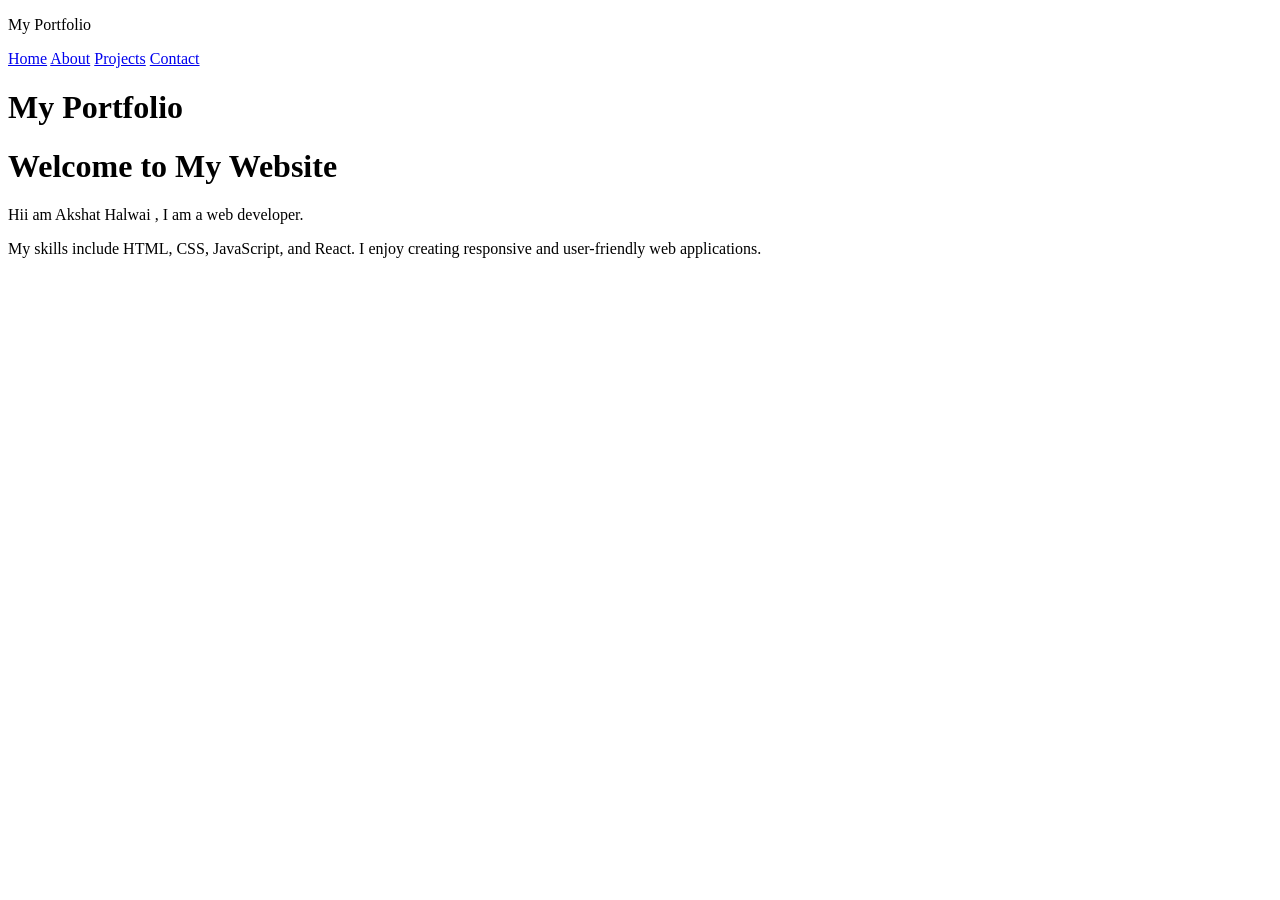
==== index.html @ 7b5e4ea8 "Designing + Navbar" ====
<!DOCTYPE html>
<html lang="en">
<head>
    <meta charset="UTF-8">
    <meta name="viewport" content="width=device-width, initial-scale=1.0">
    <title>Document</title>
</head>
<body>
    <div class="navbar">
        <div class="Header">
            <p>My Portfolio</p>
        </div>
        <div class="nav-links">
            <a href="#">Home</a>
            <a href="#">About</a>
            <a href="#">Projects</a>
            <a href="#">Contact</a>
        </div>
    </div>
    <div class="container">
        <div class="header">
            <h1>My Portfolio</h1>
        <h1>Welcome to My Website</h1>
        <p>Hii am Akshat Halwai , I am a web developer.</p>
        <p>
            My skills include HTML, CSS, JavaScript, and React. I enjoy creating responsive and user-friendly web 
            applications.
        </p>
        </div>
    </div>
</body>
</html>
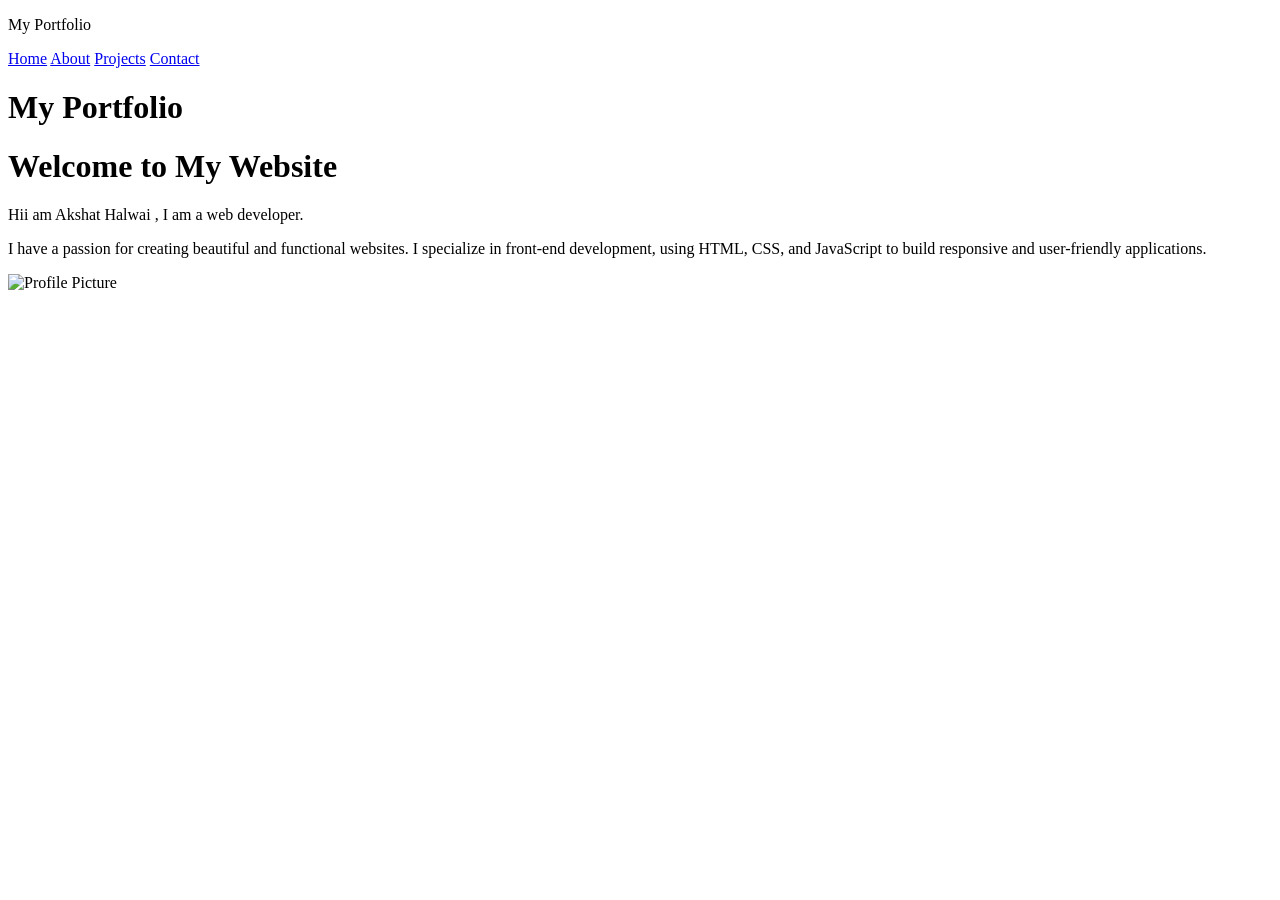
==== commit de49ac86: "Added Pfp in hero section" ====
--- a/index.html
+++ b/index.html
@@ -18,14 +18,15 @@
         </div>
     </div>
     <div class="container">
-        <div class="header">
+        <div class="hero-section">
             <h1>My Portfolio</h1>
-        <h1>Welcome to My Website</h1>
-        <p>Hii am Akshat Halwai , I am a web developer.</p>
-        <p>
-            My skills include HTML, CSS, JavaScript, and React. I enjoy creating responsive and user-friendly web 
-            applications.
+            <h1>Welcome to My Website</h1>
+            <p>Hii am Akshat Halwai , I am a web developer.</p>
+            <p>I have a passion for creating beautiful and functional websites. I specialize in front-end development, using HTML, CSS, and JavaScript to build responsive and user-friendly applications.
         </p>
+        <div class="pfp">
+            <img src="pfp.jpg" alt="Profile Picture">
+        </div>
         </div>
     </div>
 </body>
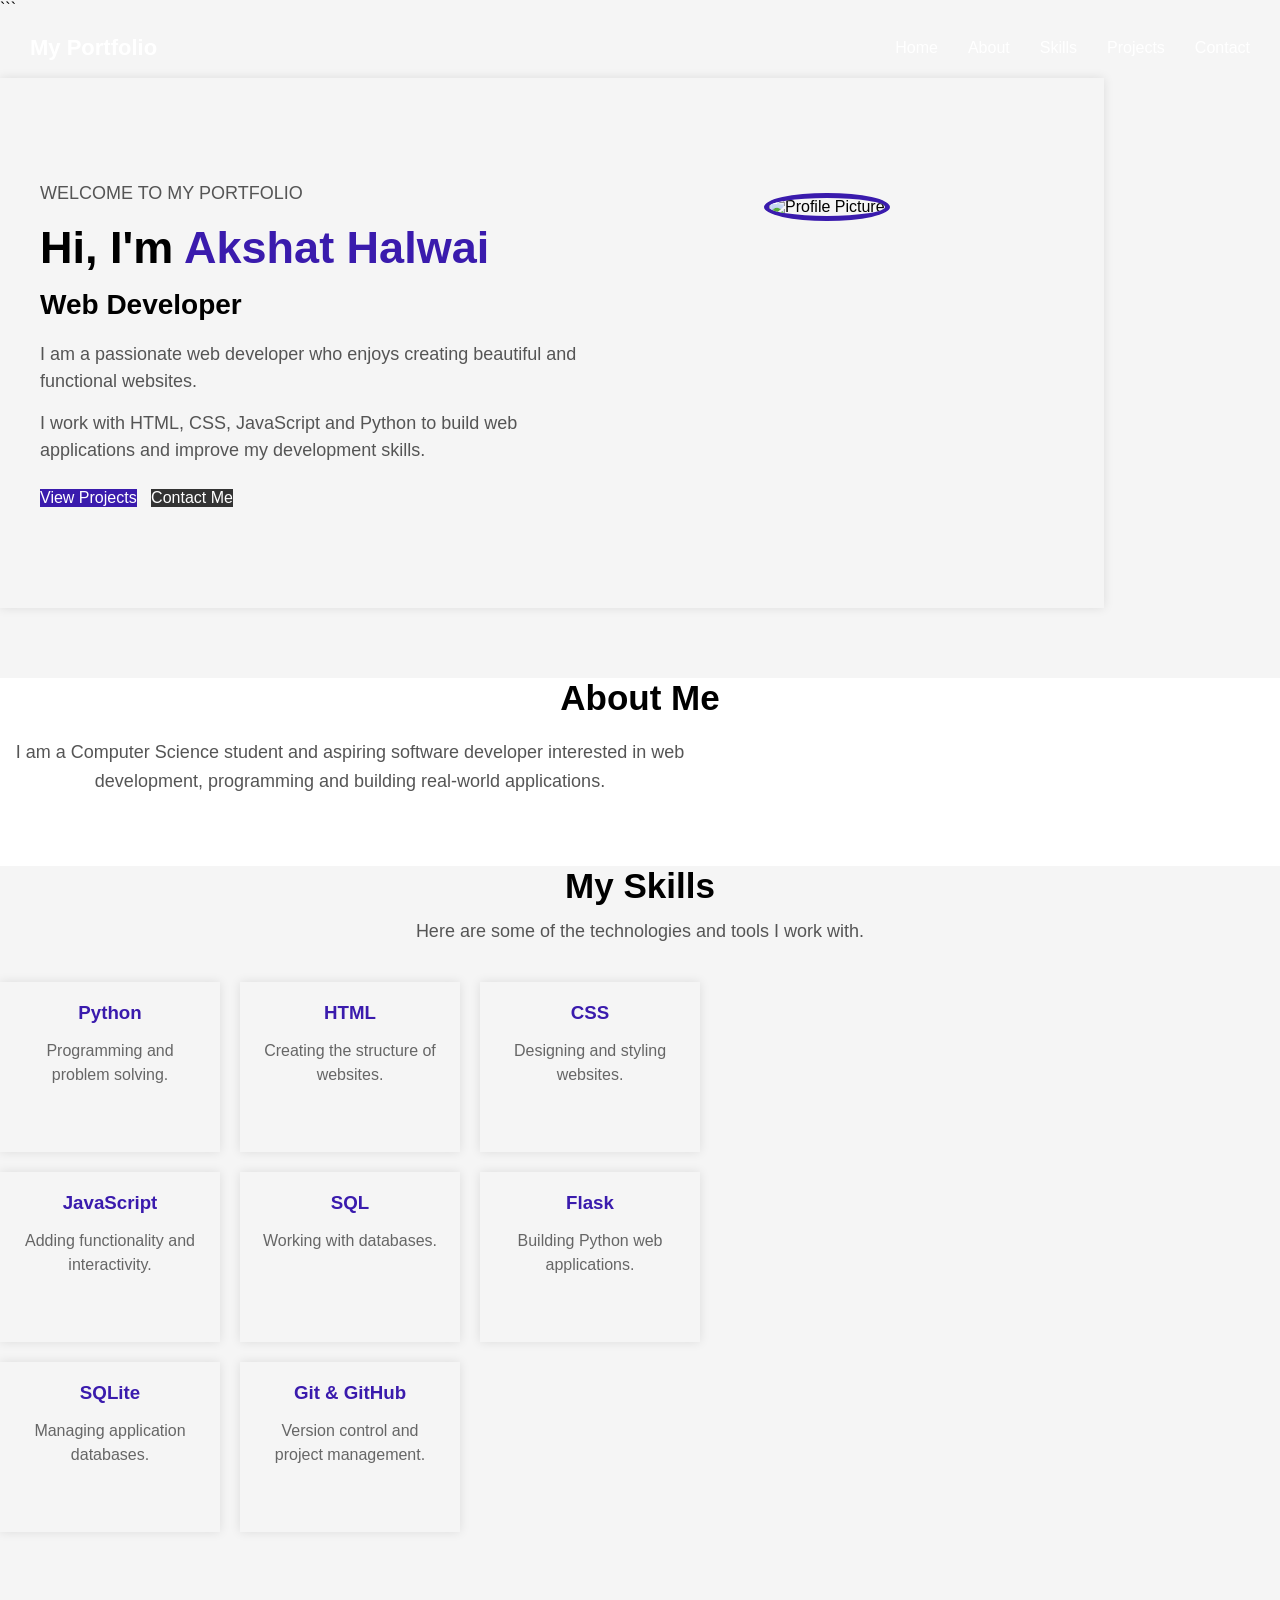
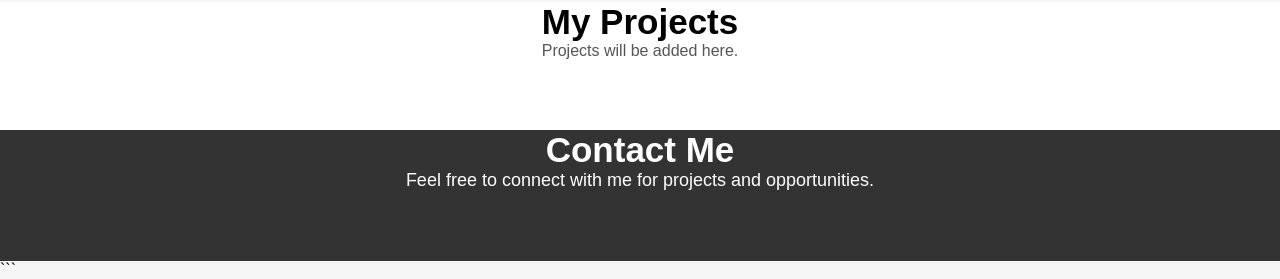
==== commit d727b423: "Added Skills Section" ====
--- a/index.html
+++ b/index.html
@@ -1,33 +1,178 @@
 <!DOCTYPE html>
+
 <html lang="en">
+
 <head>
     <meta charset="UTF-8">
     <meta name="viewport" content="width=device-width, initial-scale=1.0">
-    <title>Document</title>
+    <link rel="stylesheet" href="index.css">
+    <title>Akshat Halwai | Portfolio</title>
 </head>
+
 <body>
-    <div class="navbar">
-        <div class="Header">
-            <p>My Portfolio</p>
+
+```
+<!-- Navbar -->
+
+<div class="navbar">
+
+    <div class="header">
+        <p>My Portfolio</p>
+    </div>
+
+    <div class="nav-links">
+        <a href="#home">Home</a>
+        <a href="#about">About</a>
+        <a href="#skills">Skills</a>
+        <a href="#projects">Projects</a>
+        <a href="#contact">Contact</a>
+    </div>
+
+</div>
+
+
+<!-- Hero Section -->
+
+<div class="container" id="home">
+
+    <div class="hero-section">
+
+        <div class="hero-content">
+
+            <p class="welcome">WELCOME TO MY PORTFOLIO</p>
+
+            <h1>
+                Hi, I'm <span>Akshat Halwai</span>
+            </h1>
+
+            <h2>Web Developer</h2>
+
+            <p>
+                I am a passionate web developer who enjoys creating
+                beautiful and functional websites.
+            </p>
+
+            <p>
+                I work with HTML, CSS, JavaScript and Python to build
+                web applications and improve my development skills.
+            </p>
+
+            <div class="buttons">
+                <a href="#projects">View Projects</a>
+                <a href="#contact">Contact Me</a>
+            </div>
+
         </div>
-        <div class="nav-links">
-            <a href="#">Home</a>
-            <a href="#">About</a>
-            <a href="#">Projects</a>
-            <a href="#">Contact</a>
-        </div>
-    </div>
-    <div class="container">
-        <div class="hero-section">
-            <h1>My Portfolio</h1>
-            <h1>Welcome to My Website</h1>
-            <p>Hii am Akshat Halwai , I am a web developer.</p>
-            <p>I have a passion for creating beautiful and functional websites. I specialize in front-end development, using HTML, CSS, and JavaScript to build responsive and user-friendly applications.
-        </p>
+
+
         <div class="pfp">
             <img src="pfp.jpg" alt="Profile Picture">
         </div>
+
+    </div>
+
+</div>
+
+
+<!-- About -->
+
+<div class="about-section" id="about">
+
+    <h2>About Me</h2>
+
+    <p>
+        I am a Computer Science student and aspiring software developer
+        interested in web development, programming and building
+        real-world applications.
+    </p>
+
+</div>
+
+
+<!-- Skills -->
+
+<div class="skills-section" id="skills">
+
+    <h2>My Skills</h2>
+
+    <p>
+        Here are some of the technologies and tools I work with.
+    </p>
+
+
+    <div class="skills-container">
+
+        <div class="skill-card">
+            <h3>Python</h3>
+            <p>Programming and problem solving.</p>
         </div>
+
+        <div class="skill-card">
+            <h3>HTML</h3>
+            <p>Creating the structure of websites.</p>
+        </div>
+
+        <div class="skill-card">
+            <h3>CSS</h3>
+            <p>Designing and styling websites.</p>
+        </div>
+
+        <div class="skill-card">
+            <h3>JavaScript</h3>
+            <p>Adding functionality and interactivity.</p>
+        </div>
+
+        <div class="skill-card">
+            <h3>SQL</h3>
+            <p>Working with databases.</p>
+        </div>
+
+        <div class="skill-card">
+            <h3>Flask</h3>
+            <p>Building Python web applications.</p>
+        </div>
+
+        <div class="skill-card">
+            <h3>SQLite</h3>
+            <p>Managing application databases.</p>
+        </div>
+
+        <div class="skill-card">
+            <h3>Git & GitHub</h3>
+            <p>Version control and project management.</p>
+        </div>
+
     </div>
+
+</div>
+
+
+<!-- Projects -->
+
+<div class="projects-section" id="projects">
+
+    <h2>My Projects</h2>
+
+    <p>
+        Projects will be added here.
+    </p>
+
+</div>
+
+
+<!-- Contact -->
+
+<div class="contact-section" id="contact">
+
+    <h2>Contact Me</h2>
+
+    <p>
+        Feel free to connect with me for projects and opportunities.
+    </p>
+
+</div>
+```
+
 </body>
-</html>+
+</html>
--- a/index.css
+++ b/index.css
@@ -0,0 +1,344 @@
+* {
+  margin: 0;
+  padding: 0;
+  }
+
+body {
+font-family: Arial, sans-serif;
+background-color: #f5f5f5;
+}
+
+/* Navbar */
+
+.navbar {
+width: 100%;
+height: 60px;
+
+```
+background-color: #333;
+
+display: flex;
+justify-content: space-between;
+align-items: center;
+```
+
+}
+
+.header {
+margin-left: 30px;
+}
+
+.header p {
+color: white;
+font-size: 22px;
+font-weight: bold;
+}
+
+.nav-links {
+display: flex;
+gap: 30px;
+margin-right: 30px;
+}
+
+.nav-links a {
+color: white;
+text-decoration: none;
+font-size: 16px;
+}
+
+/* Main Container */
+
+.container {
+width: 100%;
+height: 600px;
+
+```
+display: flex;
+justify-content: center;
+align-items: center;
+
+background-color: #f5f5f5;
+```
+
+}
+
+/* Hero */
+
+.hero-section {
+width: 80%;
+height: 450px;
+
+```
+background-color: white;
+
+display: flex;
+justify-content: space-between;
+align-items: center;
+
+padding: 40px;
+
+box-shadow: 0 0 10px rgba(0, 0, 0, 0.1);
+```
+
+}
+
+.hero-content {
+width: 55%;
+}
+
+.welcome {
+color: #3a1bad;
+font-size: 14px;
+margin-bottom: 15px;
+}
+
+.hero-content h1 {
+font-size: 45px;
+margin-bottom: 15px;
+}
+
+.hero-content h1 span {
+color: #3a1bad;
+}
+
+.hero-content h2 {
+font-size: 28px;
+margin-bottom: 20px;
+}
+
+.hero-content p {
+color: #555;
+font-size: 18px;
+line-height: 1.5;
+margin-bottom: 15px;
+}
+
+/* Profile Picture */
+
+.pfp {
+width: 300px;
+height: 300px;
+}
+
+.pfp img {
+width: 300px;
+height: 300px;
+
+```
+object-fit: cover;
+
+border-radius: 50%;
+
+border: 5px solid #3a1bad;
+```
+
+}
+
+/* Buttons */
+
+.buttons {
+margin-top: 25px;
+}
+
+.buttons a {
+display: inline-block;
+
+```
+padding: 12px 20px;
+
+background-color: #3a1bad;
+
+color: white;
+
+text-decoration: none;
+
+margin-right: 10px;
+```
+
+}
+
+.buttons a:last-child {
+background-color: #333;
+}
+
+/* About */
+
+.about-section {
+width: 100%;
+
+```
+padding-top: 70px;
+padding-bottom: 70px;
+
+text-align: center;
+
+background-color: white;
+```
+
+}
+
+.about-section h2 {
+font-size: 35px;
+margin-bottom: 20px;
+}
+
+.about-section p {
+width: 700px;
+
+```
+margin: auto;
+
+color: #555;
+
+font-size: 18px;
+line-height: 1.6;
+```
+
+}
+
+/* Skills */
+
+.skills-section {
+width: 100%;
+
+```
+padding-top: 70px;
+padding-bottom: 70px;
+
+text-align: center;
+
+background-color: #f5f5f5;
+```
+
+}
+
+.skills-section h2 {
+font-size: 35px;
+margin-bottom: 15px;
+}
+
+.skills-section > p {
+color: #555;
+font-size: 18px;
+margin-bottom: 40px;
+}
+
+/* Skills Container */
+
+.skills-container {
+width: 900px;
+
+```
+margin: auto;
+
+display: flex;
+
+flex-wrap: wrap;
+
+gap: 20px;
+```
+
+}
+
+/* Skill Card */
+
+.skill-card {
+width: 180px;
+height: 130px;
+
+```
+background-color: white;
+
+padding: 20px;
+
+box-shadow: 0 0 10px rgba(0, 0, 0, 0.1);
+```
+
+}
+
+.skill-card h3 {
+color: #3a1bad;
+
+```
+font-size: 22px;
+
+margin-bottom: 15px;
+```
+
+}
+
+.skill-card p {
+color: #666;
+
+```
+font-size: 15px;
+
+line-height: 1.5;
+```
+
+}
+
+/* Projects */
+
+.projects-section {
+width: 100%;
+
+```
+padding-top: 70px;
+padding-bottom: 70px;
+
+text-align: center;
+
+background-color: white;
+```
+
+}
+
+.projects-section h2 {
+font-size: 35px;
+
+```
+margin-bottom: 20px;
+```
+
+}
+
+.projects-section p {
+color: #555;
+
+```
+font-size: 18px;
+```
+
+}
+
+/* Contact */
+
+.contact-section {
+width: 100%;
+
+```
+padding-top: 70px;
+padding-bottom: 70px;
+
+text-align: center;
+
+background-color: #333;
+
+color: white;
+```
+
+}
+
+.contact-section h2 {
+font-size: 35px;
+
+```
+margin-bottom: 20px;
+```
+
+}
+
+.contact-section p {
+font-size: 18px;
+}
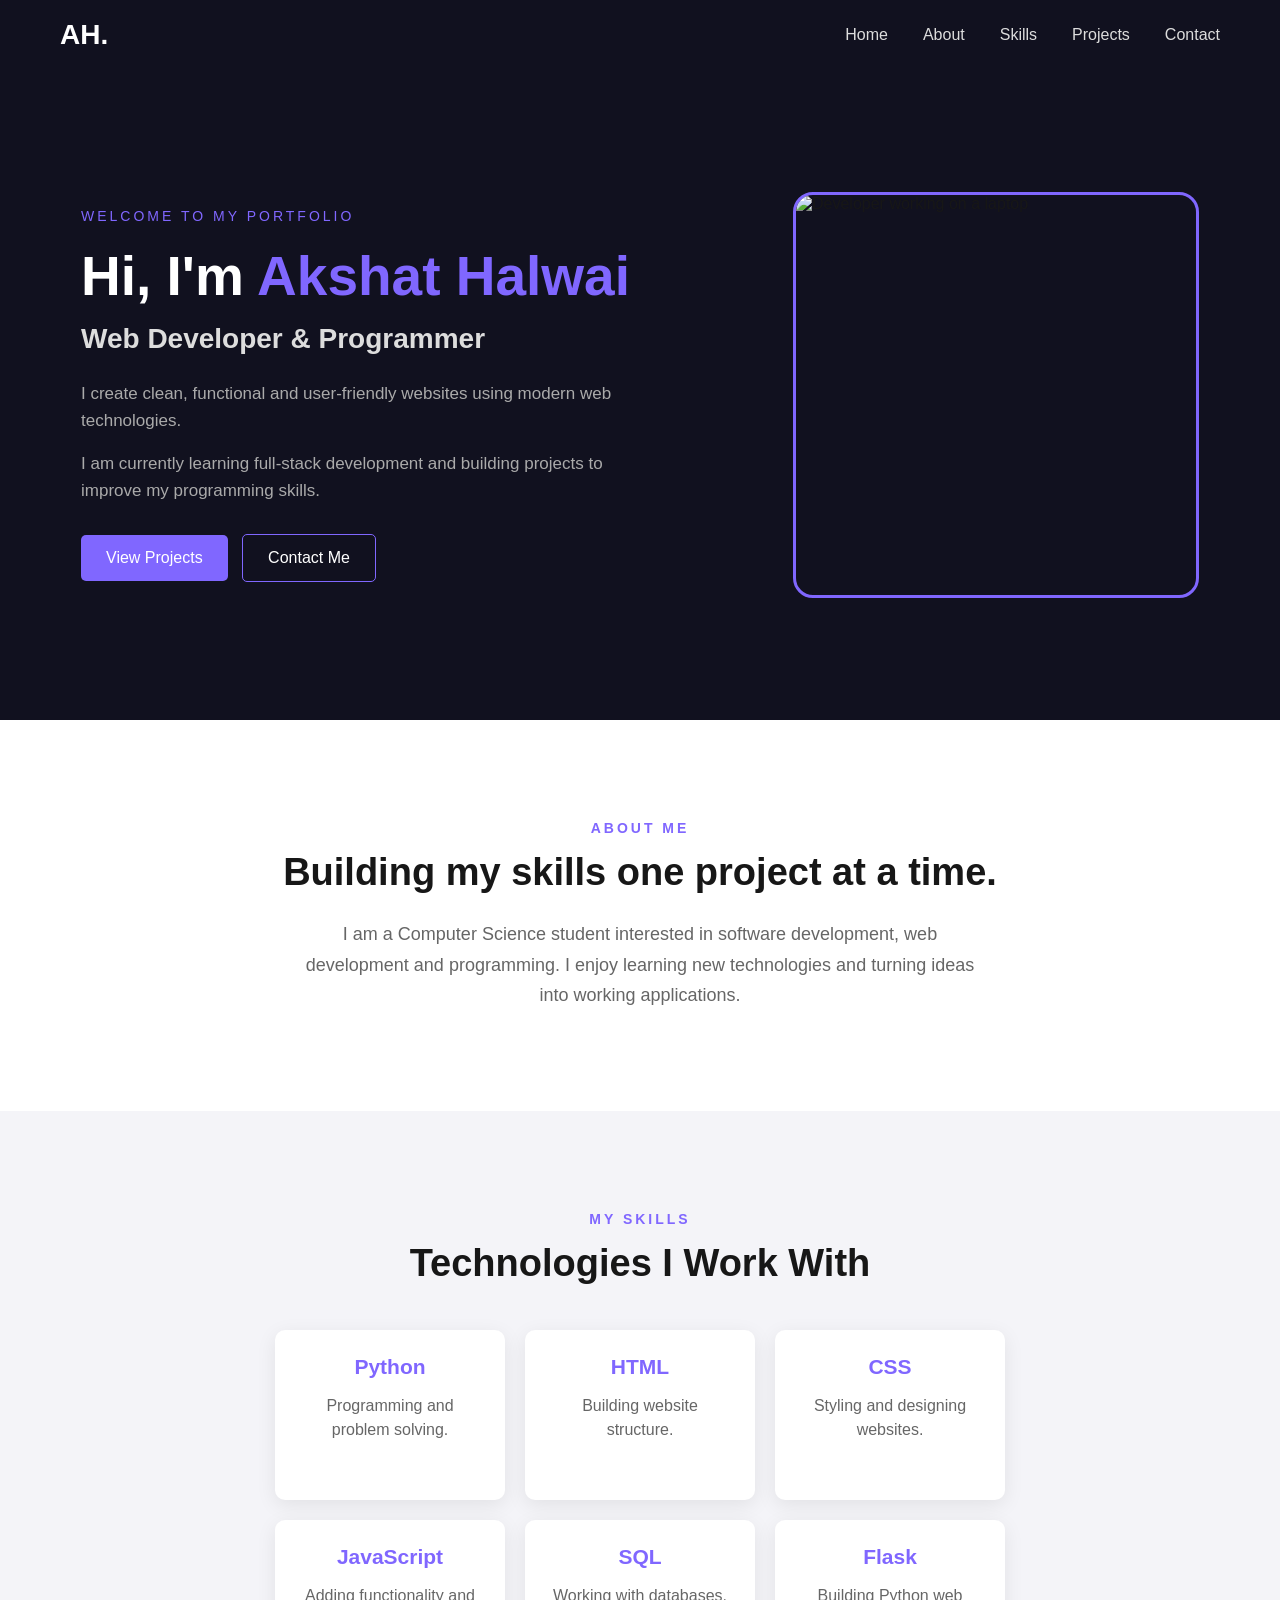
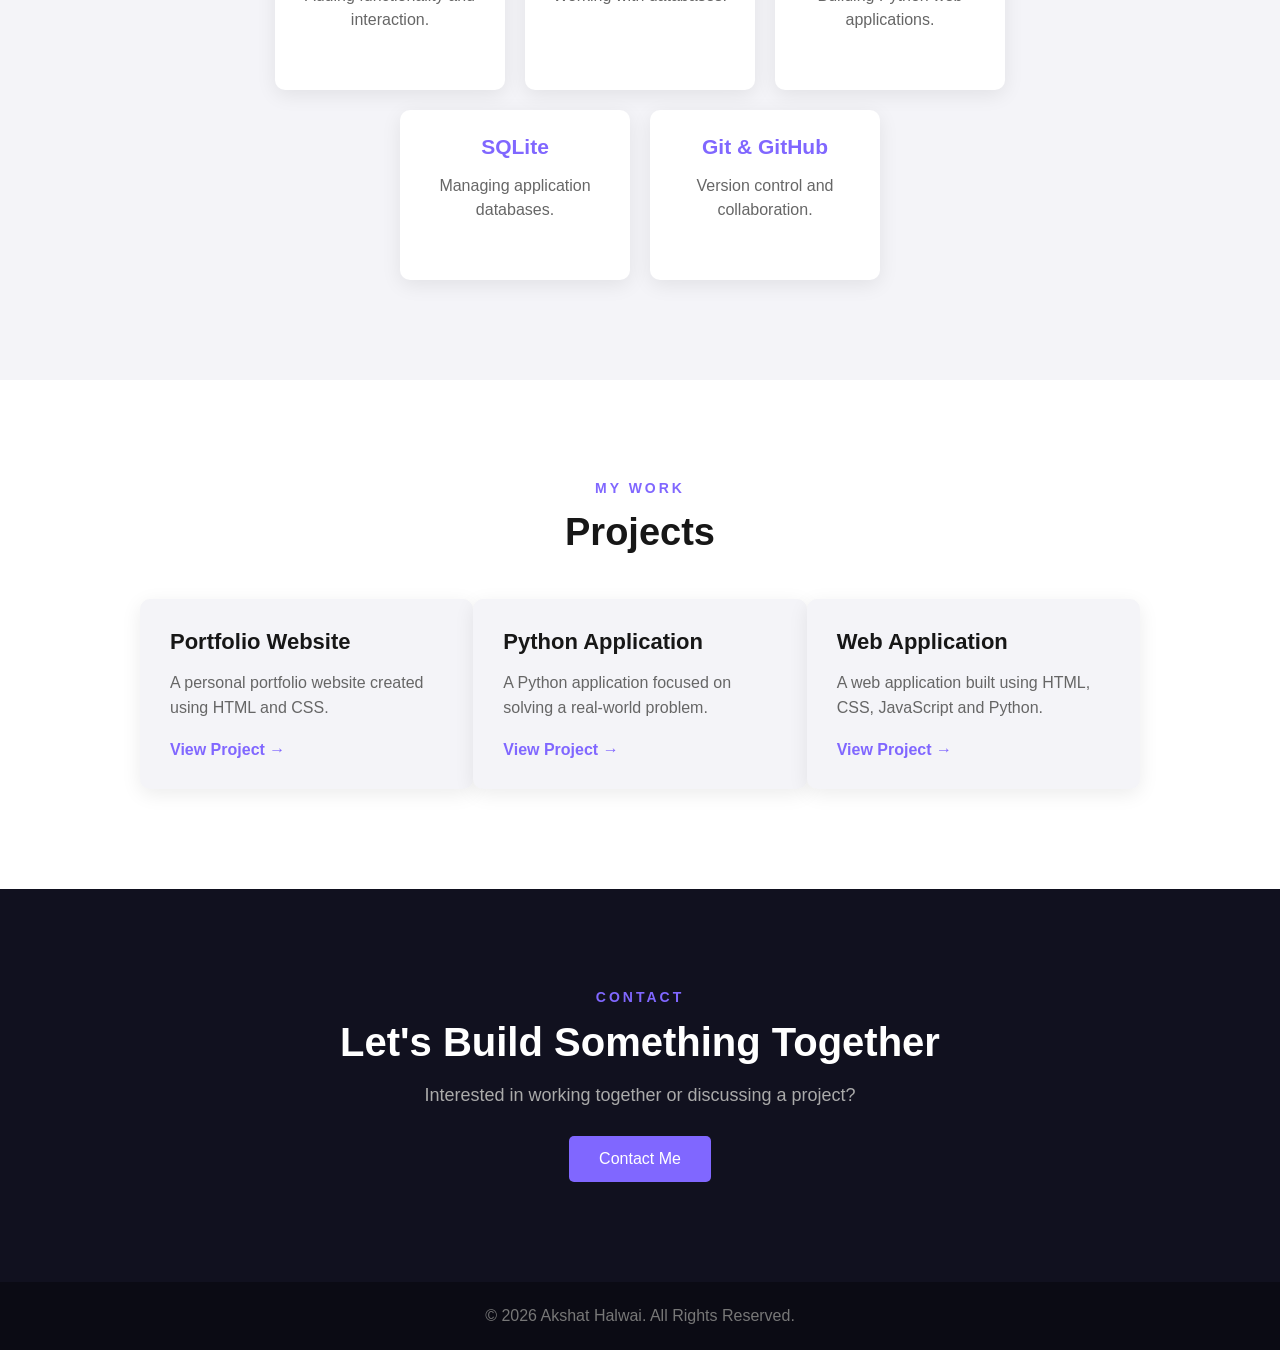
==== commit 29f82b18: "Added Project Section + Make Webste look beautiful" ====
--- a/index.html
+++ b/index.html
@@ -1,178 +1,265 @@
 <!DOCTYPE html>
-
 <html lang="en">
 
 <head>
     <meta charset="UTF-8">
     <meta name="viewport" content="width=device-width, initial-scale=1.0">
+
     <link rel="stylesheet" href="index.css">
+
     <title>Akshat Halwai | Portfolio</title>
 </head>
 
 <body>
 
-```
-<!-- Navbar -->
-
-<div class="navbar">
-
-    <div class="header">
-        <p>My Portfolio</p>
-    </div>
-
-    <div class="nav-links">
-        <a href="#home">Home</a>
-        <a href="#about">About</a>
-        <a href="#skills">Skills</a>
-        <a href="#projects">Projects</a>
-        <a href="#contact">Contact</a>
-    </div>
-
-</div>
-
-
-<!-- Hero Section -->
-
-<div class="container" id="home">
-
-    <div class="hero-section">
+    <!-- NAVBAR -->
+
+    <div class="navbar">
+
+        <div class="logo">
+            <p>AH.</p>
+        </div>
+
+        <div class="nav-links">
+            <a href="#home">Home</a>
+            <a href="#about">About</a>
+            <a href="#skills">Skills</a>
+            <a href="#projects">Projects</a>
+            <a href="#contact">Contact</a>
+        </div>
+
+    </div>
+
+
+    <!-- HERO SECTION -->
+
+    <div class="hero-section" id="home">
 
         <div class="hero-content">
 
-            <p class="welcome">WELCOME TO MY PORTFOLIO</p>
+            <p class="small-heading">
+                WELCOME TO MY PORTFOLIO
+            </p>
 
             <h1>
-                Hi, I'm <span>Akshat Halwai</span>
+                Hi, I'm
+                <span>Akshat Halwai</span>
             </h1>
 
-            <h2>Web Developer</h2>
-
-            <p>
-                I am a passionate web developer who enjoys creating
-                beautiful and functional websites.
+            <h2>
+                Web Developer & Programmer
+            </h2>
+
+            <p class="description">
+                I create clean, functional and user-friendly websites
+                using modern web technologies.
             </p>
 
-            <p>
-                I work with HTML, CSS, JavaScript and Python to build
-                web applications and improve my development skills.
+            <p class="description">
+                I am currently learning full-stack development and
+                building projects to improve my programming skills.
             </p>
 
             <div class="buttons">
-                <a href="#projects">View Projects</a>
-                <a href="#contact">Contact Me</a>
-            </div>
-
-        </div>
-
-
-        <div class="pfp">
-            <img src="pfp.jpg" alt="Profile Picture">
-        </div>
-
-    </div>
-
-</div>
-
-
-<!-- About -->
-
-<div class="about-section" id="about">
-
-    <h2>About Me</h2>
-
-    <p>
-        I am a Computer Science student and aspiring software developer
-        interested in web development, programming and building
-        real-world applications.
-    </p>
-
-</div>
-
-
-<!-- Skills -->
-
-<div class="skills-section" id="skills">
-
-    <h2>My Skills</h2>
-
-    <p>
-        Here are some of the technologies and tools I work with.
-    </p>
-
-
-    <div class="skills-container">
-
-        <div class="skill-card">
-            <h3>Python</h3>
-            <p>Programming and problem solving.</p>
-        </div>
-
-        <div class="skill-card">
-            <h3>HTML</h3>
-            <p>Creating the structure of websites.</p>
-        </div>
-
-        <div class="skill-card">
-            <h3>CSS</h3>
-            <p>Designing and styling websites.</p>
-        </div>
-
-        <div class="skill-card">
-            <h3>JavaScript</h3>
-            <p>Adding functionality and interactivity.</p>
-        </div>
-
-        <div class="skill-card">
-            <h3>SQL</h3>
-            <p>Working with databases.</p>
-        </div>
-
-        <div class="skill-card">
-            <h3>Flask</h3>
-            <p>Building Python web applications.</p>
-        </div>
-
-        <div class="skill-card">
-            <h3>SQLite</h3>
-            <p>Managing application databases.</p>
-        </div>
-
-        <div class="skill-card">
-            <h3>Git & GitHub</h3>
-            <p>Version control and project management.</p>
-        </div>
-
-    </div>
-
-</div>
-
-
-<!-- Projects -->
-
-<div class="projects-section" id="projects">
-
-    <h2>My Projects</h2>
-
-    <p>
-        Projects will be added here.
-    </p>
-
-</div>
-
-
-<!-- Contact -->
-
-<div class="contact-section" id="contact">
-
-    <h2>Contact Me</h2>
-
-    <p>
-        Feel free to connect with me for projects and opportunities.
-    </p>
-
-</div>
-```
+
+                <a href="#projects" class="primary-button">
+                    View Projects
+                </a>
+
+                <a href="#contact" class="secondary-button">
+                    Contact Me
+                </a>
+
+            </div>
+
+        </div>
+
+
+        <div class="hero-image">
+
+            <img
+                src="https://images.unsplash.com/photo-1517694712202-14dd9538aa97?auto=format&fit=crop&w=700&q=80"
+                alt="Developer working on a laptop">
+
+        </div>
+
+    </div>
+
+
+    <!-- ABOUT SECTION -->
+
+    <div class="about-section" id="about">
+
+        <p class="section-title">
+            ABOUT ME
+        </p>
+
+        <h2>
+            Building my skills one project at a time.
+        </h2>
+
+        <p>
+            I am a Computer Science student interested in software
+            development, web development and programming. I enjoy
+            learning new technologies and turning ideas into working
+            applications.
+        </p>
+
+    </div>
+
+
+    <!-- SKILLS SECTION -->
+
+    <div class="skills-section" id="skills">
+
+        <p class="section-title">
+            MY SKILLS
+        </p>
+
+        <h2>
+            Technologies I Work With
+        </h2>
+
+        <div class="skills-container">
+
+            <div class="skill-card">
+                <h3>Python</h3>
+                <p>Programming and problem solving.</p>
+            </div>
+
+            <div class="skill-card">
+                <h3>HTML</h3>
+                <p>Building website structure.</p>
+            </div>
+
+            <div class="skill-card">
+                <h3>CSS</h3>
+                <p>Styling and designing websites.</p>
+            </div>
+
+            <div class="skill-card">
+                <h3>JavaScript</h3>
+                <p>Adding functionality and interaction.</p>
+            </div>
+
+            <div class="skill-card">
+                <h3>SQL</h3>
+                <p>Working with databases.</p>
+            </div>
+
+            <div class="skill-card">
+                <h3>Flask</h3>
+                <p>Building Python web applications.</p>
+            </div>
+
+            <div class="skill-card">
+                <h3>SQLite</h3>
+                <p>Managing application databases.</p>
+            </div>
+
+            <div class="skill-card">
+                <h3>Git & GitHub</h3>
+                <p>Version control and collaboration.</p>
+            </div>
+
+        </div>
+
+    </div>
+
+
+    <!-- PROJECTS SECTION -->
+
+    <div class="projects-section" id="projects">
+
+        <p class="section-title">
+            MY WORK
+        </p>
+
+        <h2>
+            Projects
+        </h2>
+
+        <div class="project-container">
+
+            <div class="project-card">
+
+                <h3>Portfolio Website</h3>
+
+                <p>
+                    A personal portfolio website created using
+                    HTML and CSS.
+                </p>
+
+                <a href="#">View Project →</a>
+
+            </div>
+
+
+            <div class="project-card">
+
+                <h3>Python Application</h3>
+
+                <p>
+                    A Python application focused on solving
+                    a real-world problem.
+                </p>
+
+                <a href="#">View Project →</a>
+
+            </div>
+
+
+            <div class="project-card">
+
+                <h3>Web Application</h3>
+
+                <p>
+                    A web application built using HTML,
+                    CSS, JavaScript and Python.
+                </p>
+
+                <a href="#">View Project →</a>
+
+            </div>
+
+        </div>
+
+    </div>
+
+
+    <!-- CONTACT SECTION -->
+
+    <div class="contact-section" id="contact">
+
+        <p class="section-title">
+            CONTACT
+        </p>
+
+        <h2>
+            Let's Build Something Together
+        </h2>
+
+        <p>
+            Interested in working together or discussing a project?
+        </p>
+
+        <a href="mailto:your-email@example.com" class="contact-button">
+            Contact Me
+        </a>
+
+    </div>
+
+
+    <!-- FOOTER -->
+
+    <div class="footer">
+
+        <p>
+            © 2026 Akshat Halwai. All Rights Reserved.
+        </p>
+
+    </div>
 
 </body>
 
-</html>
+</html>
--- a/index.css
+++ b/index.css
@@ -1,344 +1,454 @@
 * {
-  margin: 0;
-  padding: 0;
-  }
+    margin: 0;
+    padding: 0;
+}
 
 body {
-font-family: Arial, sans-serif;
-background-color: #f5f5f5;
-}
-
-/* Navbar */
+    font-family: Arial, sans-serif;
+    background-color: #f4f4f8;
+    color: #171717;
+}
+
+
+/* =========================
+   NAVBAR
+========================= */
 
 .navbar {
-width: 100%;
-height: 60px;
-
-```
-background-color: #333;
-
-display: flex;
-justify-content: space-between;
-align-items: center;
-```
-
-}
-
-.header {
-margin-left: 30px;
-}
-
-.header p {
-color: white;
-font-size: 22px;
-font-weight: bold;
+    width: 100%;
+    height: 70px;
+
+    background-color: #11111f;
+
+    display: flex;
+    justify-content: space-between;
+    align-items: center;
+}
+
+.logo {
+    margin-left: 60px;
+}
+
+.logo p {
+    color: white;
+    font-size: 28px;
+    font-weight: bold;
 }
 
 .nav-links {
-display: flex;
-gap: 30px;
-margin-right: 30px;
+    margin-right: 60px;
+
+    display: flex;
+    gap: 35px;
 }
 
 .nav-links a {
-color: white;
-text-decoration: none;
-font-size: 16px;
-}
-
-/* Main Container */
-
-.container {
-width: 100%;
-height: 600px;
-
-```
-display: flex;
-justify-content: center;
-align-items: center;
-
-background-color: #f5f5f5;
-```
-
-}
-
-/* Hero */
+    color: #dddddd;
+
+    text-decoration: none;
+
+    font-size: 16px;
+}
+
+.nav-links a:hover {
+    color: #8067ff;
+}
+
+
+/* =========================
+   HERO
+========================= */
 
 .hero-section {
-width: 80%;
-height: 450px;
-
-```
-background-color: white;
-
-display: flex;
-justify-content: space-between;
-align-items: center;
-
-padding: 40px;
-
-box-shadow: 0 0 10px rgba(0, 0, 0, 0.1);
-```
-
-}
+    width: 100%;
+    height: 650px;
+
+    background-color: #11111f;
+
+    display: flex;
+    justify-content: space-around;
+    align-items: center;
+}
+
 
 .hero-content {
-width: 55%;
-}
-
-.welcome {
-color: #3a1bad;
-font-size: 14px;
-margin-bottom: 15px;
-}
+    width: 550px;
+}
+
+.small-heading {
+    color: #8067ff;
+
+    font-size: 14px;
+
+    letter-spacing: 3px;
+
+    margin-bottom: 20px;
+}
+
 
 .hero-content h1 {
-font-size: 45px;
-margin-bottom: 15px;
+    color: white;
+
+    font-size: 55px;
+
+    margin-bottom: 15px;
 }
 
 .hero-content h1 span {
-color: #3a1bad;
-}
+    color: #8067ff;
+}
+
 
 .hero-content h2 {
-font-size: 28px;
-margin-bottom: 20px;
-}
-
-.hero-content p {
-color: #555;
-font-size: 18px;
-line-height: 1.5;
-margin-bottom: 15px;
-}
-
-/* Profile Picture */
-
-.pfp {
-width: 300px;
-height: 300px;
-}
-
-.pfp img {
-width: 300px;
-height: 300px;
-
-```
-object-fit: cover;
-
-border-radius: 50%;
-
-border: 5px solid #3a1bad;
-```
-
-}
-
-/* Buttons */
+    color: #dddddd;
+
+    font-size: 28px;
+
+    margin-bottom: 25px;
+}
+
+
+.description {
+    color: #aaaaaa;
+
+    font-size: 17px;
+
+    line-height: 1.6;
+
+    margin-bottom: 15px;
+}
+
+
+/* =========================
+   BUTTONS
+========================= */
 
 .buttons {
-margin-top: 25px;
-}
-
-.buttons a {
-display: inline-block;
-
-```
-padding: 12px 20px;
-
-background-color: #3a1bad;
-
-color: white;
-
-text-decoration: none;
-
-margin-right: 10px;
-```
-
-}
-
-.buttons a:last-child {
-background-color: #333;
-}
-
-/* About */
+    margin-top: 30px;
+}
+
+
+.primary-button {
+    display: inline-block;
+
+    padding: 14px 25px;
+
+    background-color: #8067ff;
+
+    color: white;
+
+    text-decoration: none;
+
+    margin-right: 10px;
+
+    border-radius: 5px;
+}
+
+
+.primary-button:hover {
+    background-color: #6951e8;
+}
+
+
+.secondary-button {
+    display: inline-block;
+
+    padding: 14px 25px;
+
+    background-color: transparent;
+
+    color: white;
+
+    text-decoration: none;
+
+    border: 1px solid #8067ff;
+
+    border-radius: 5px;
+}
+
+
+.secondary-button:hover {
+    background-color: #8067ff;
+}
+
+
+/* =========================
+   HERO IMAGE
+========================= */
+
+.hero-image {
+    width: 400px;
+    height: 400px;
+
+    border-radius: 20px;
+
+    overflow: hidden;
+
+    border: 3px solid #8067ff;
+}
+
+
+.hero-image img {
+    width: 100%;
+    height: 100%;
+
+    object-fit: cover;
+}
+
+
+/* =========================
+   ABOUT
+========================= */
 
 .about-section {
-width: 100%;
-
-```
-padding-top: 70px;
-padding-bottom: 70px;
-
-text-align: center;
-
-background-color: white;
-```
-
-}
+    width: 100%;
+
+    padding-top: 100px;
+    padding-bottom: 100px;
+
+    text-align: center;
+
+    background-color: white;
+}
+
+
+.section-title {
+    color: #8067ff;
+
+    font-size: 14px;
+
+    letter-spacing: 3px;
+
+    font-weight: bold;
+
+    margin-bottom: 15px;
+}
+
 
 .about-section h2 {
-font-size: 35px;
-margin-bottom: 20px;
-}
-
-.about-section p {
-width: 700px;
-
-```
-margin: auto;
-
-color: #555;
-
-font-size: 18px;
-line-height: 1.6;
-```
-
-}
-
-/* Skills */
+    font-size: 38px;
+
+    margin-bottom: 25px;
+}
+
+
+.about-section > p:last-child {
+    width: 700px;
+
+    margin: auto;
+
+    color: #666666;
+
+    font-size: 18px;
+
+    line-height: 1.7;
+}
+
+
+/* =========================
+   SKILLS
+========================= */
 
 .skills-section {
-width: 100%;
-
-```
-padding-top: 70px;
-padding-bottom: 70px;
-
-text-align: center;
-
-background-color: #f5f5f5;
-```
-
-}
+    width: 100%;
+
+    padding-top: 100px;
+    padding-bottom: 100px;
+
+    text-align: center;
+
+    background-color: #f4f4f8;
+}
+
 
 .skills-section h2 {
-font-size: 35px;
-margin-bottom: 15px;
-}
-
-.skills-section > p {
-color: #555;
-font-size: 18px;
-margin-bottom: 40px;
-}
-
-/* Skills Container */
+    font-size: 38px;
+
+    margin-bottom: 45px;
+}
+
 
 .skills-container {
-width: 900px;
-
-```
-margin: auto;
-
-display: flex;
-
-flex-wrap: wrap;
-
-gap: 20px;
-```
-
-}
-
-/* Skill Card */
+    width: 900px;
+
+    margin: auto;
+
+    display: flex;
+
+    flex-wrap: wrap;
+
+    gap: 20px;
+
+    justify-content: center;
+}
+
 
 .skill-card {
-width: 180px;
-height: 130px;
-
-```
-background-color: white;
-
-padding: 20px;
-
-box-shadow: 0 0 10px rgba(0, 0, 0, 0.1);
-```
-
-}
+    width: 180px;
+    height: 120px;
+
+    background-color: white;
+
+    padding: 25px;
+
+    border-radius: 10px;
+
+    box-shadow: 0 5px 20px rgba(0, 0, 0, 0.08);
+}
+
 
 .skill-card h3 {
-color: #3a1bad;
-
-```
-font-size: 22px;
-
-margin-bottom: 15px;
-```
-
-}
+    color: #8067ff;
+
+    font-size: 21px;
+
+    margin-bottom: 15px;
+}
+
 
 .skill-card p {
-color: #666;
-
-```
-font-size: 15px;
-
-line-height: 1.5;
-```
-
-}
-
-/* Projects */
+    color: #666666;
+
+    line-height: 1.5;
+}
+
+
+/* =========================
+   PROJECTS
+========================= */
 
 .projects-section {
-width: 100%;
-
-```
-padding-top: 70px;
-padding-bottom: 70px;
-
-text-align: center;
-
-background-color: white;
-```
-
-}
+    width: 100%;
+
+    padding-top: 100px;
+    padding-bottom: 100px;
+
+    text-align: center;
+
+    background-color: white;
+}
+
 
 .projects-section h2 {
-font-size: 35px;
-
-```
-margin-bottom: 20px;
-```
-
-}
-
-.projects-section p {
-color: #555;
-
-```
-font-size: 18px;
-```
-
-}
-
-/* Contact */
+    font-size: 38px;
+
+    margin-bottom: 45px;
+}
+
+
+.project-container {
+    width: 1000px;
+
+    margin: auto;
+
+    display: flex;
+
+    justify-content: space-between;
+}
+
+
+.project-card {
+    width: 280px;
+
+    padding: 30px;
+
+    background-color: #f4f4f8;
+
+    border-radius: 10px;
+
+    text-align: left;
+
+    box-shadow: 0 5px 20px rgba(0, 0, 0, 0.08);
+}
+
+
+.project-card h3 {
+    font-size: 22px;
+
+    margin-bottom: 15px;
+}
+
+
+.project-card p {
+    color: #666666;
+
+    line-height: 1.6;
+
+    margin-bottom: 20px;
+}
+
+
+.project-card a {
+    color: #8067ff;
+
+    text-decoration: none;
+
+    font-weight: bold;
+}
+
+
+/* =========================
+   CONTACT
+========================= */
 
 .contact-section {
-width: 100%;
-
-```
-padding-top: 70px;
-padding-bottom: 70px;
-
-text-align: center;
-
-background-color: #333;
-
-color: white;
-```
-
-}
+    width: 100%;
+
+    padding-top: 100px;
+    padding-bottom: 100px;
+
+    text-align: center;
+
+    background-color: #11111f;
+
+    color: white;
+}
+
 
 .contact-section h2 {
-font-size: 35px;
-
-```
-margin-bottom: 20px;
-```
-
-}
-
-.contact-section p {
-font-size: 18px;
-}
+    font-size: 40px;
+
+    margin-bottom: 20px;
+}
+
+
+.contact-section > p:nth-child(3) {
+    color: #aaaaaa;
+
+    font-size: 18px;
+
+    margin-bottom: 30px;
+}
+
+
+.contact-button {
+    display: inline-block;
+
+    padding: 14px 30px;
+
+    background-color: #8067ff;
+
+    color: white;
+
+    text-decoration: none;
+
+    border-radius: 5px;
+}
+
+
+/* =========================
+   FOOTER
+========================= */
+
+.footer {
+    width: 100%;
+
+    padding-top: 25px;
+    padding-bottom: 25px;
+
+    text-align: center;
+
+    background-color: #0b0b14;
+
+    color: #777777;
+}
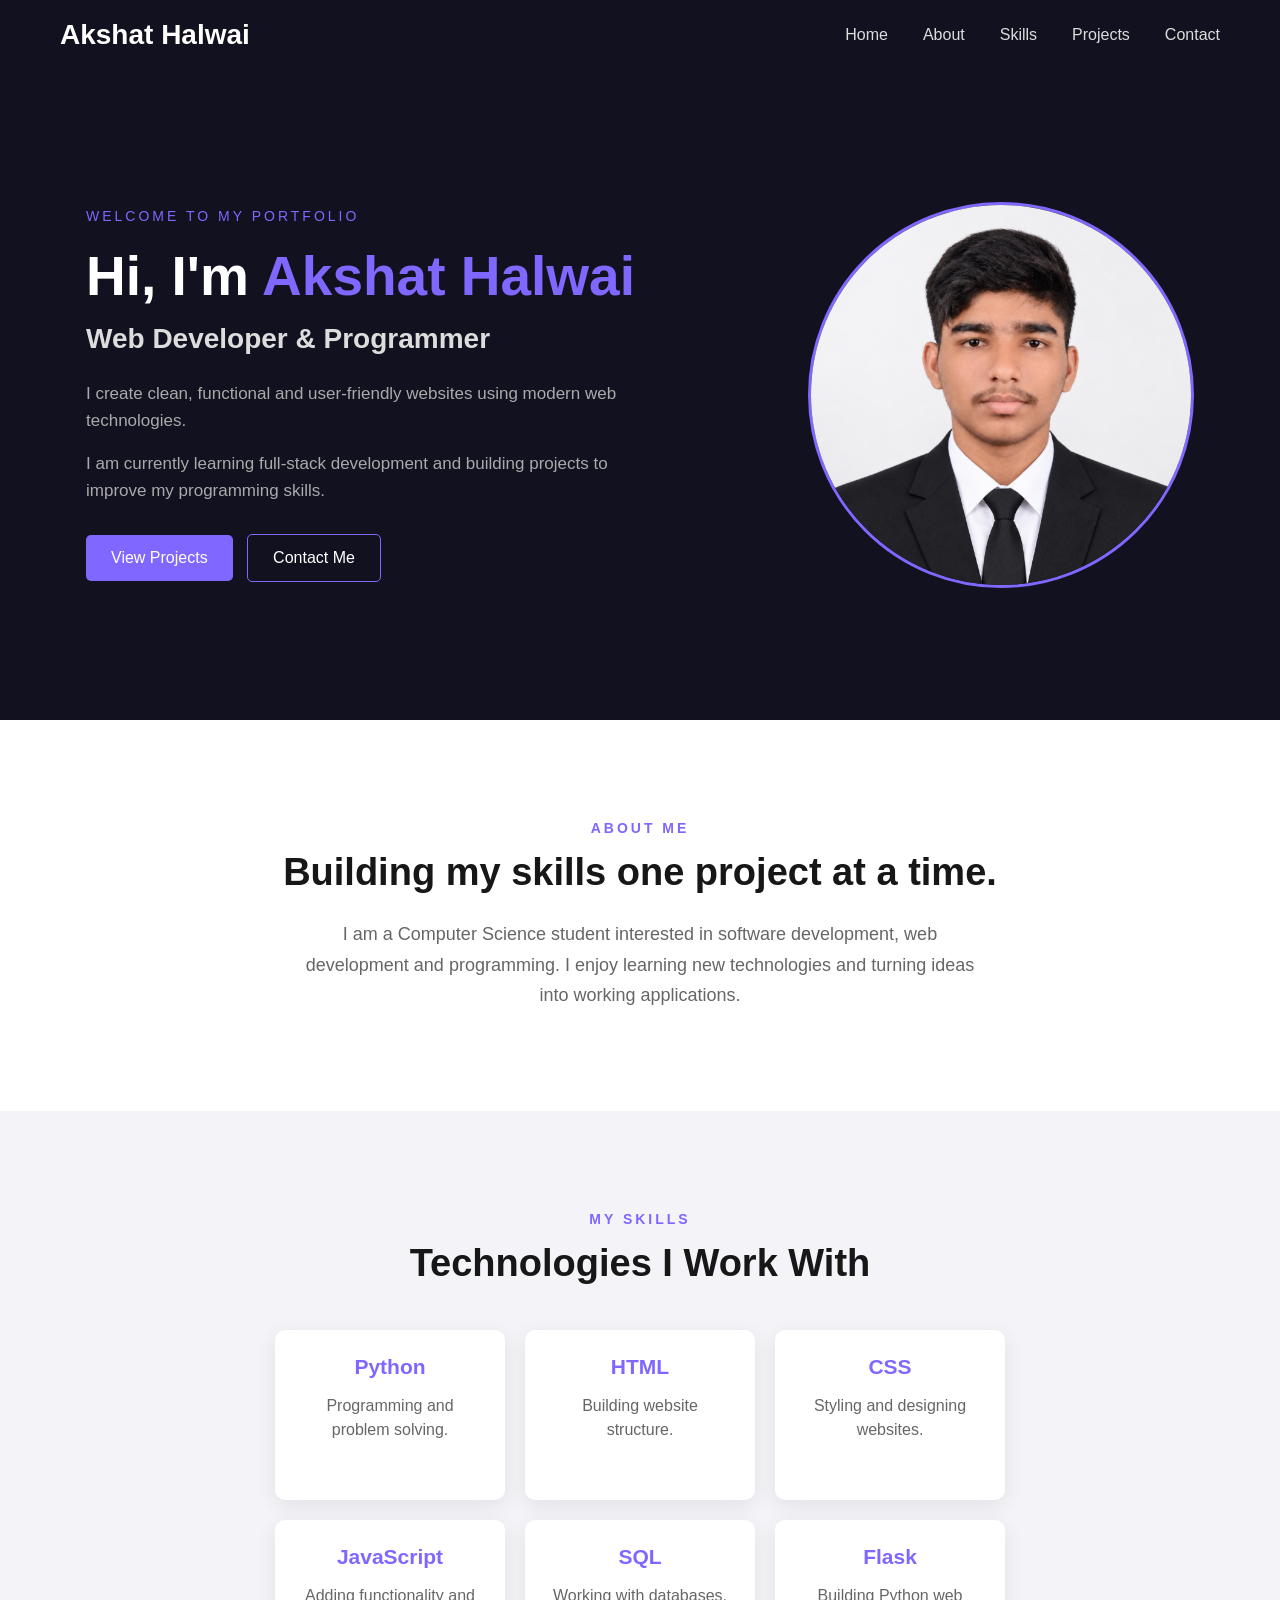
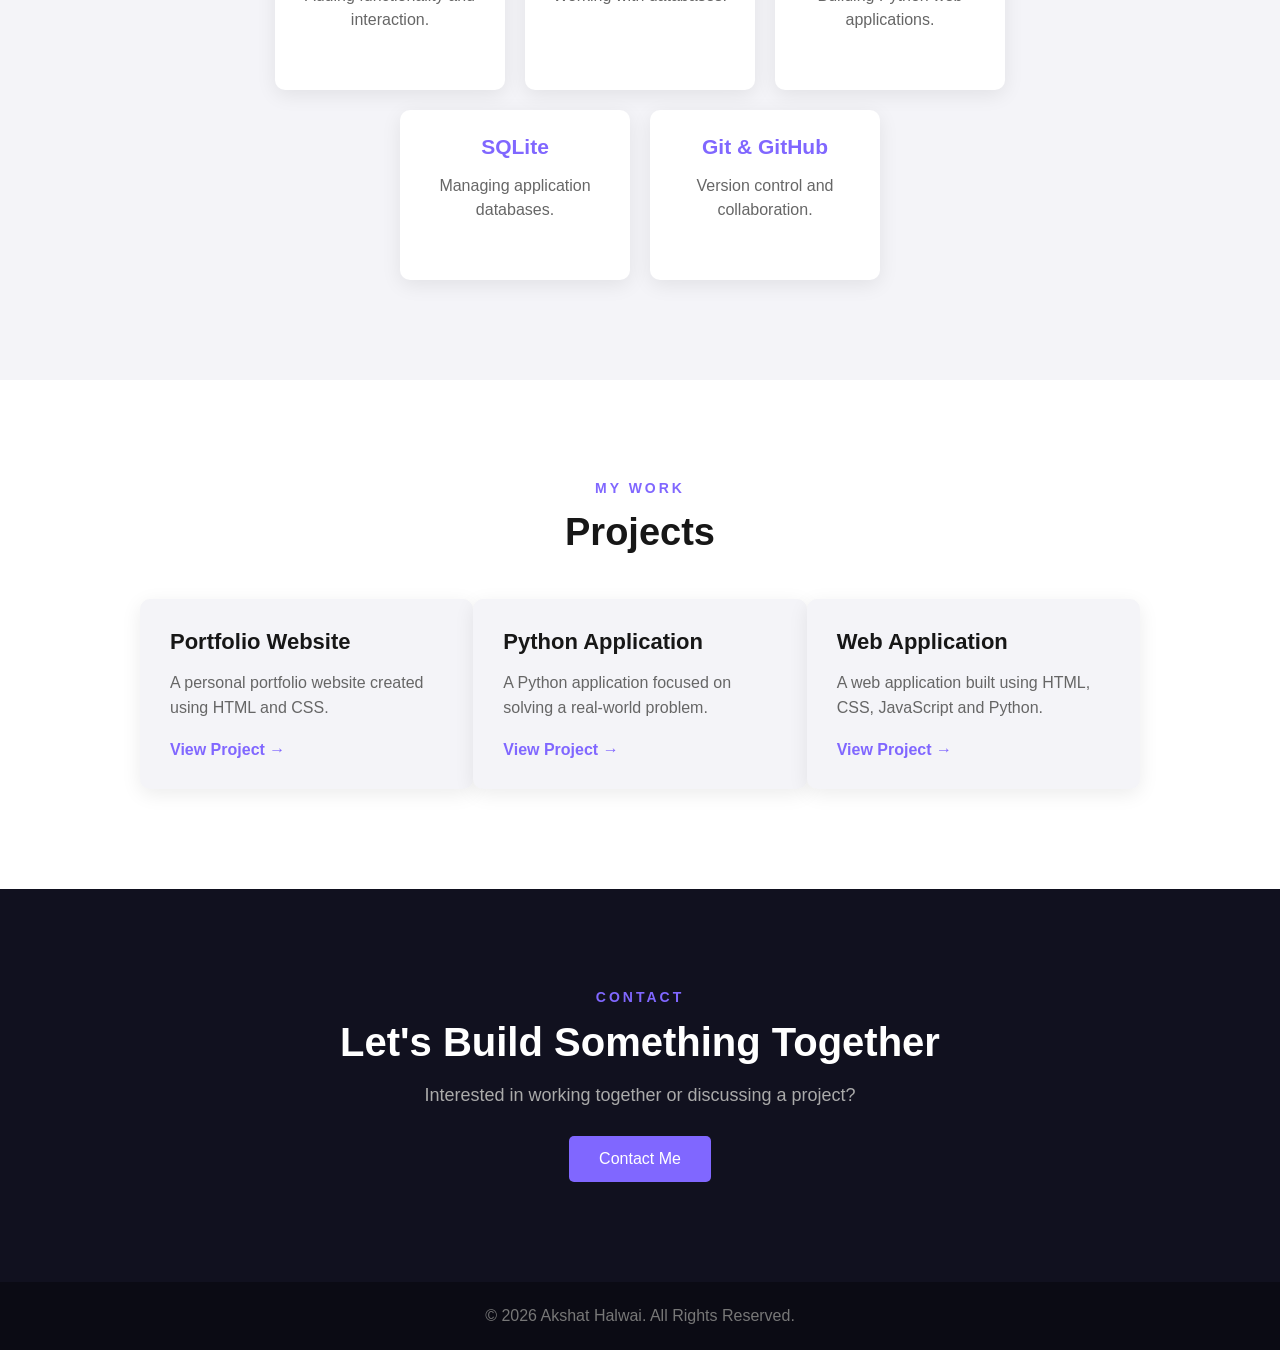
==== commit c68134e3: "Added Profile Picture" ====
--- a/index.html
+++ b/index.html
@@ -17,7 +17,7 @@
     <div class="navbar">
 
         <div class="logo">
-            <p>AH.</p>
+            <p>Akshat Halwai</p>
         </div>
 
         <div class="nav-links">
@@ -75,11 +75,11 @@
         </div>
 
 
-        <div class="hero-image">
+        <div class="hero-image-pfp">
 
             <img
-                src="https://images.unsplash.com/photo-1517694712202-14dd9538aa97?auto=format&fit=crop&w=700&q=80"
-                alt="Developer working on a laptop">
+                src="Akshat-Halwai.png"
+                alt="Profile Picture">
 
         </div>
 
--- a/index.css
+++ b/index.css
@@ -176,19 +176,16 @@
    HERO IMAGE
 ========================= */
 
-.hero-image {
-    width: 400px;
-    height: 400px;
-
-    border-radius: 20px;
-
+.hero-image-pfp {
+    width: 380px;
+    height: 380px;
+    border-radius: 100%;
     overflow: hidden;
-
     border: 3px solid #8067ff;
 }
 
 
-.hero-image img {
+.hero-image-pfp img {
     width: 100%;
     height: 100%;
 
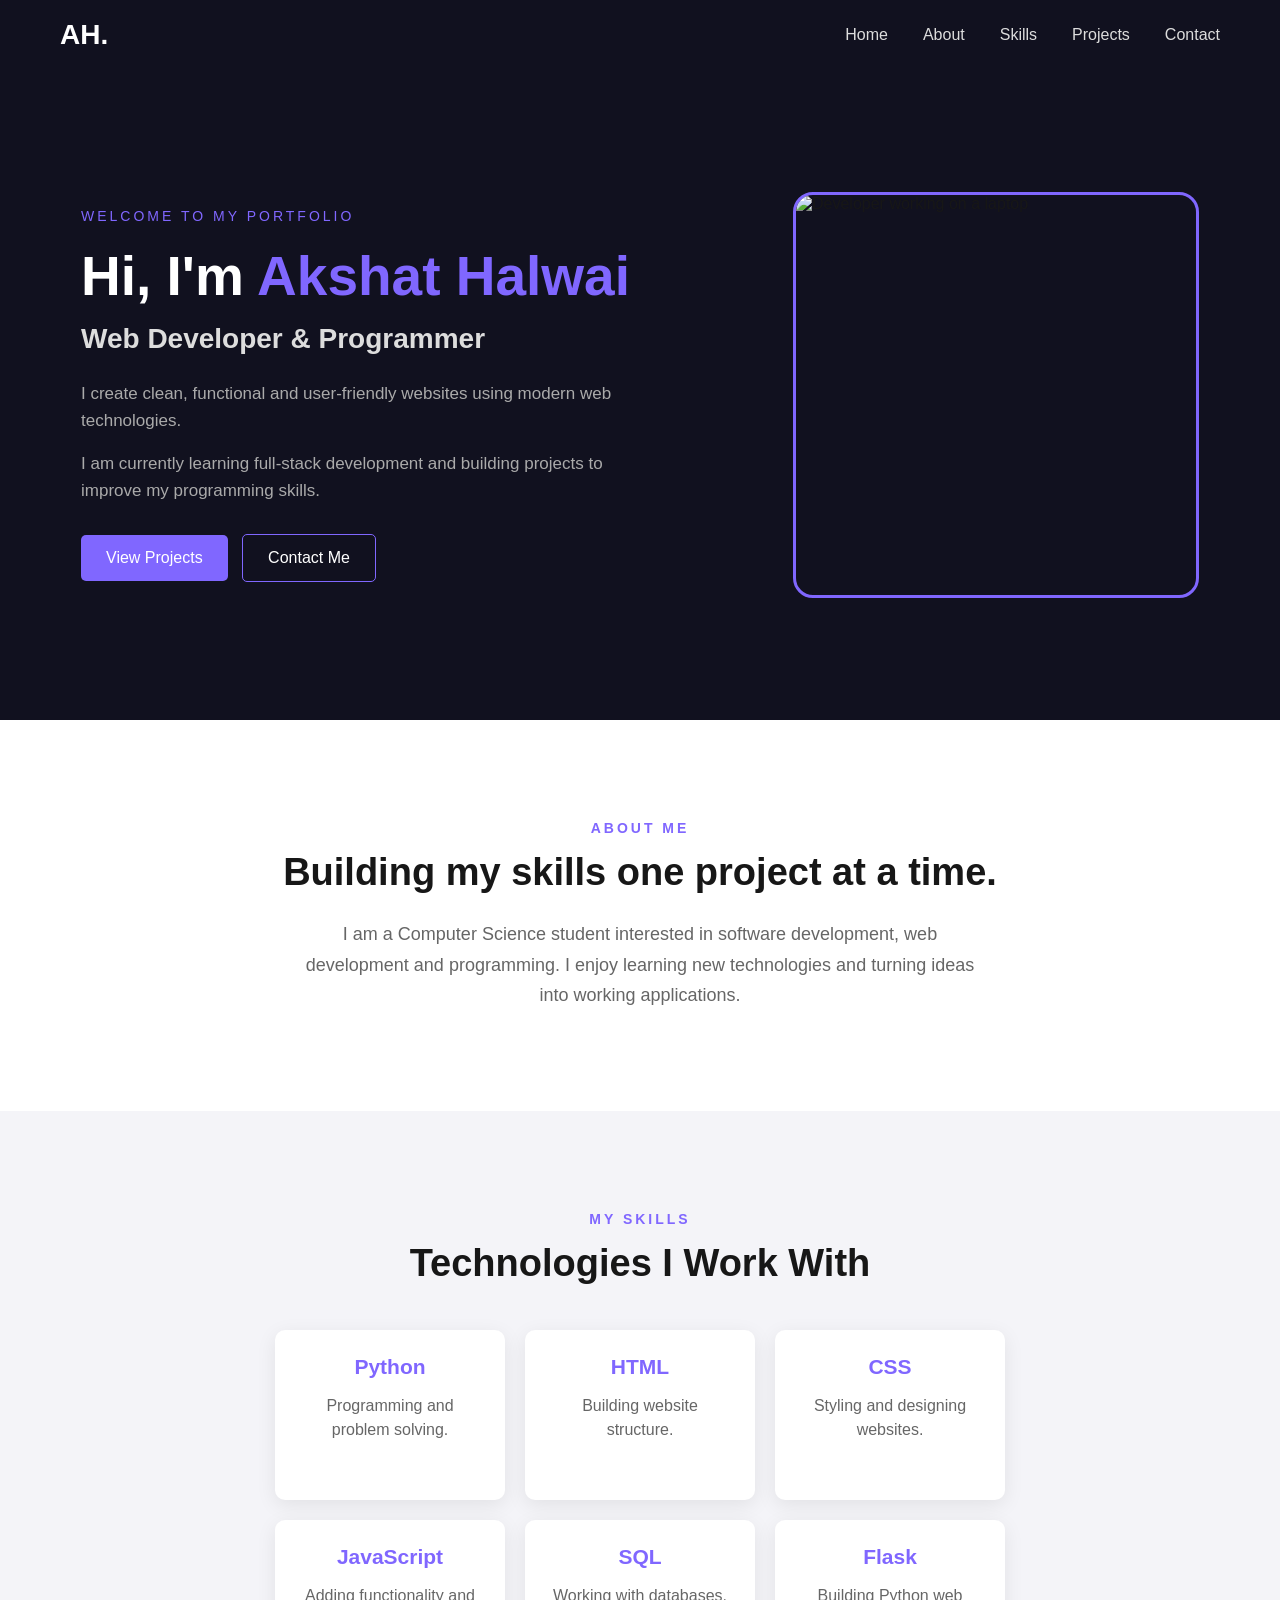
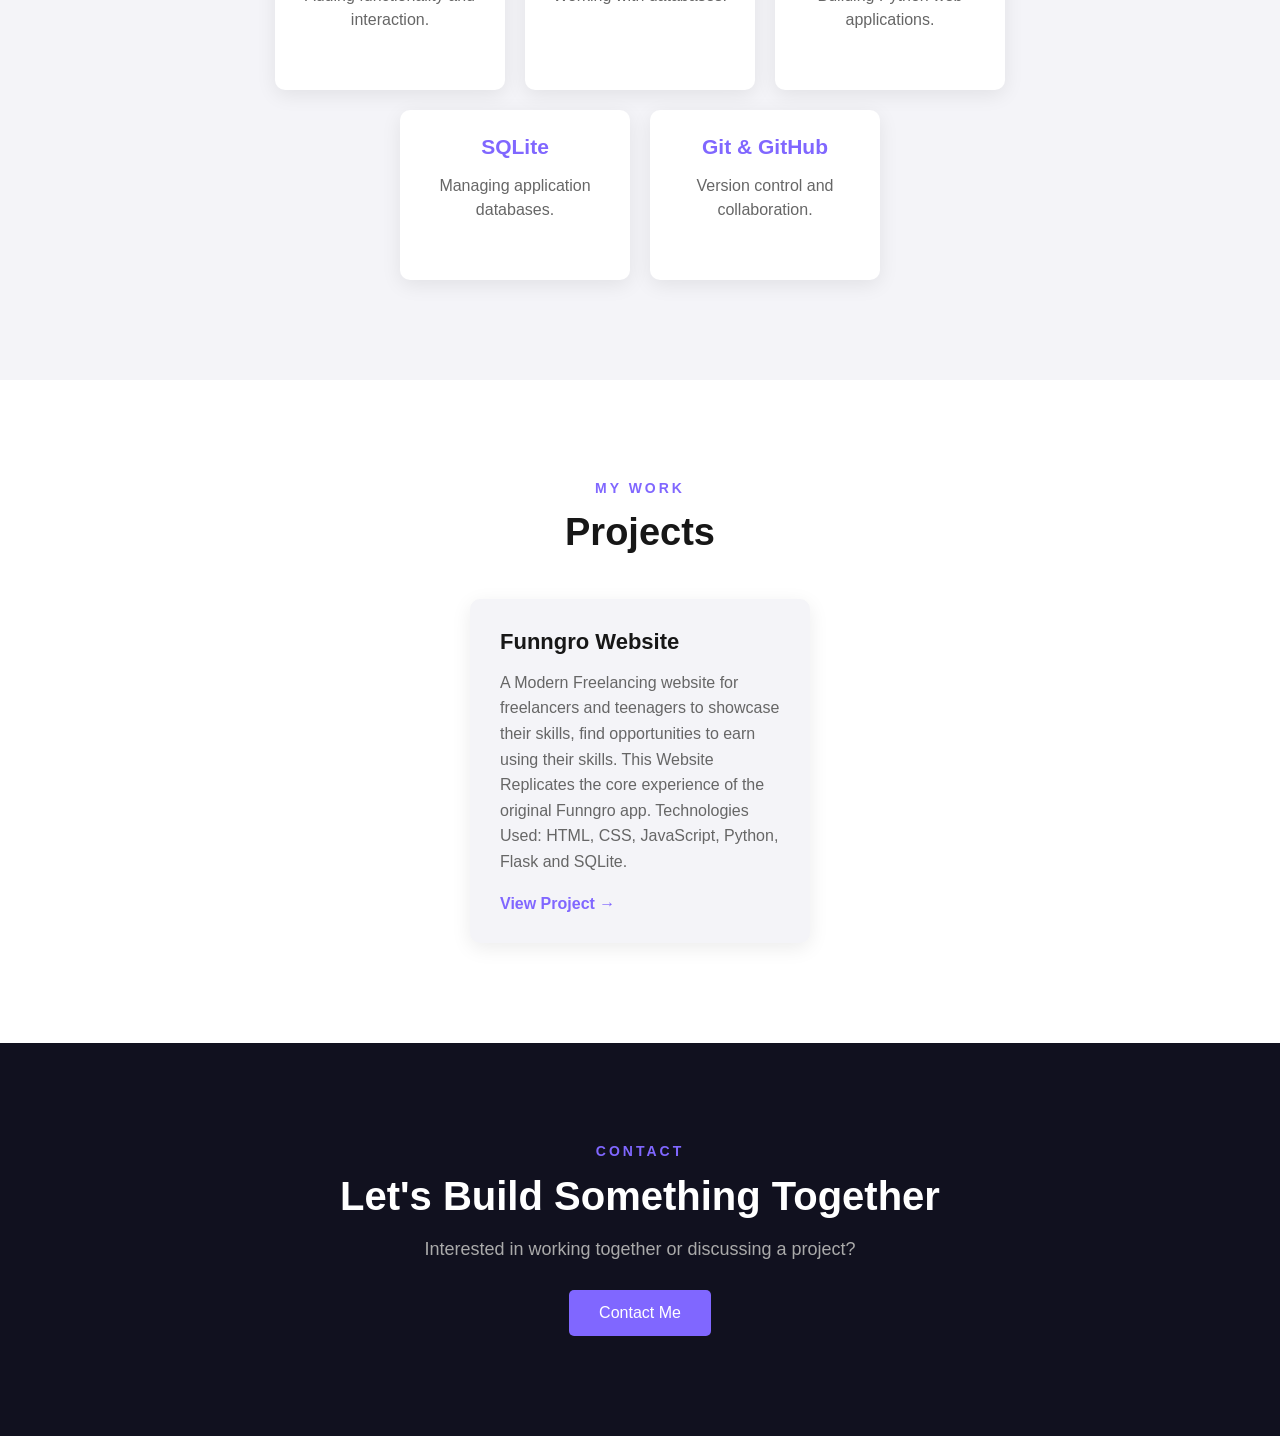
==== commit 238cdf24: "Added Projec Description" ====
--- a/index.html
+++ b/index.html
@@ -17,7 +17,7 @@
     <div class="navbar">
 
         <div class="logo">
-            <p>Akshat Halwai</p>
+            <p>AH.</p>
         </div>
 
         <div class="nav-links">
@@ -75,11 +75,11 @@
         </div>
 
 
-        <div class="hero-image-pfp">
+        <div class="hero-image">
 
             <img
-                src="Akshat-Halwai.png"
-                alt="Profile Picture">
+                src="https://images.unsplash.com/photo-1517694712202-14dd9538aa97?auto=format&fit=crop&w=700&q=80"
+                alt="Developer working on a laptop">
 
         </div>
 
@@ -183,42 +183,20 @@
 
             <div class="project-card">
 
-                <h3>Portfolio Website</h3>
+                <h3>Funngro Website</h3>
 
                 <p>
-                    A personal portfolio website created using
-                    HTML and CSS.
+                    A Modern Freelancing website for freelancers and teenagers to
+                    showcase their skills, find opportunities to earn using their skills.
+                    This Website Replicates the core experience of the original Funngro app.
+                    Technologies Used: HTML, CSS, JavaScript, Python, Flask and SQLite.
                 </p>
 
-                <a href="#">View Project →</a>
-
-            </div>
-
-
-            <div class="project-card">
-
-                <h3>Python Application</h3>
-
-                <p>
-                    A Python application focused on solving
-                    a real-world problem.
-                </p>
-
-                <a href="#">View Project →</a>
-
-            </div>
-
-
-            <div class="project-card">
-
-                <h3>Web Application</h3>
-
-                <p>
-                    A web application built using HTML,
-                    CSS, JavaScript and Python.
-                </p>
-
-                <a href="#">View Project →</a>
+                <a href="https://github.com/Akshat232007/Funggro-Web-app">View Project →</a>
+
+            </div>
+
+            </div>
 
             </div>
 
@@ -249,17 +227,6 @@
 
     </div>
 
-
-    <!-- FOOTER -->
-
-    <div class="footer">
-
-        <p>
-            © 2026 Akshat Halwai. All Rights Reserved.
-        </p>
-
-    </div>
-
 </body>
 
 </html>
--- a/index.css
+++ b/index.css
@@ -176,16 +176,19 @@
    HERO IMAGE
 ========================= */
 
-.hero-image-pfp {
-    width: 380px;
-    height: 380px;
-    border-radius: 100%;
+.hero-image {
+    width: 400px;
+    height: 400px;
+
+    border-radius: 20px;
+
     overflow: hidden;
+
     border: 3px solid #8067ff;
 }
 
 
-.hero-image-pfp img {
+.hero-image img {
     width: 100%;
     height: 100%;
 
@@ -333,14 +336,20 @@
 }
 
 
-.project-container {
+.project-container { 
     width: 1000px;
 
-    margin: auto;
+    margin: auto; 
 
     display: flex;
 
-    justify-content: space-between;
+    justify-content: center; 
+
+    align-items: center;
+
+    gap: 30px;
+
+    flex-wrap: wrap;
 }
 
 
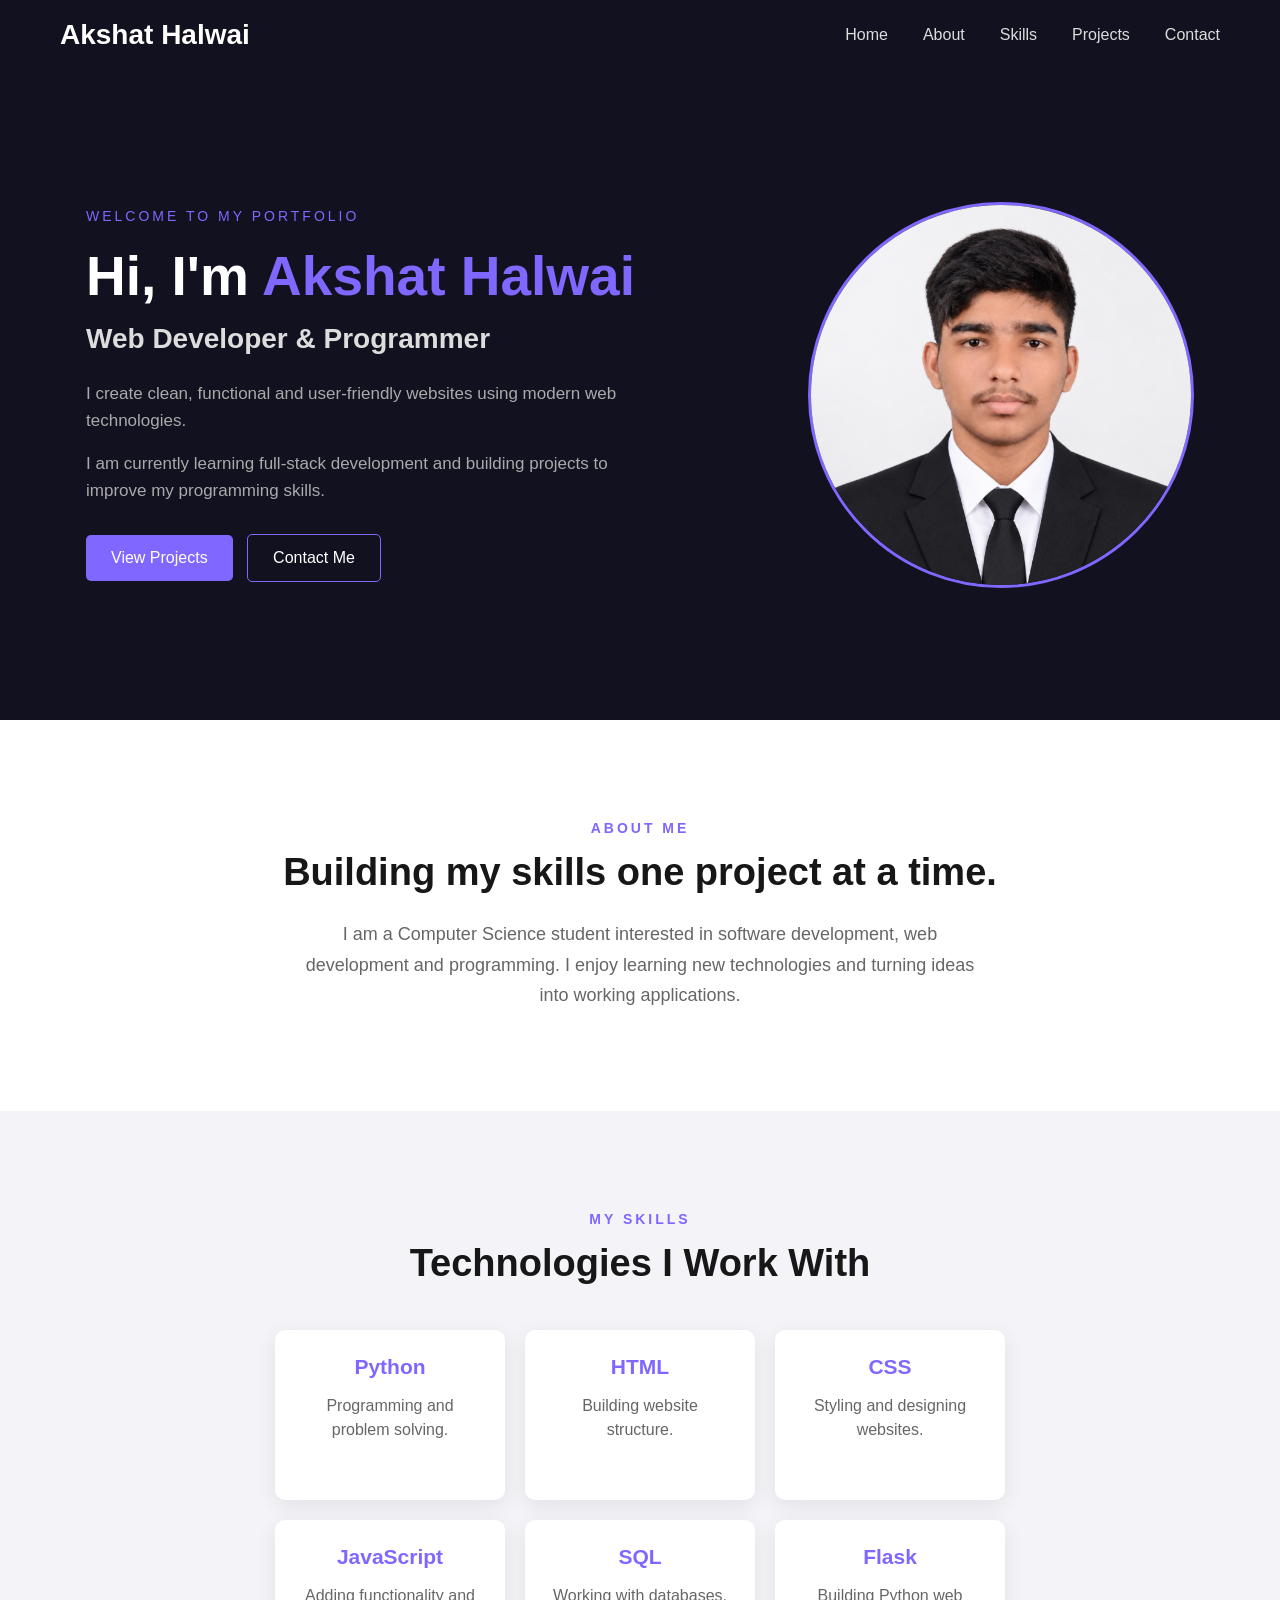
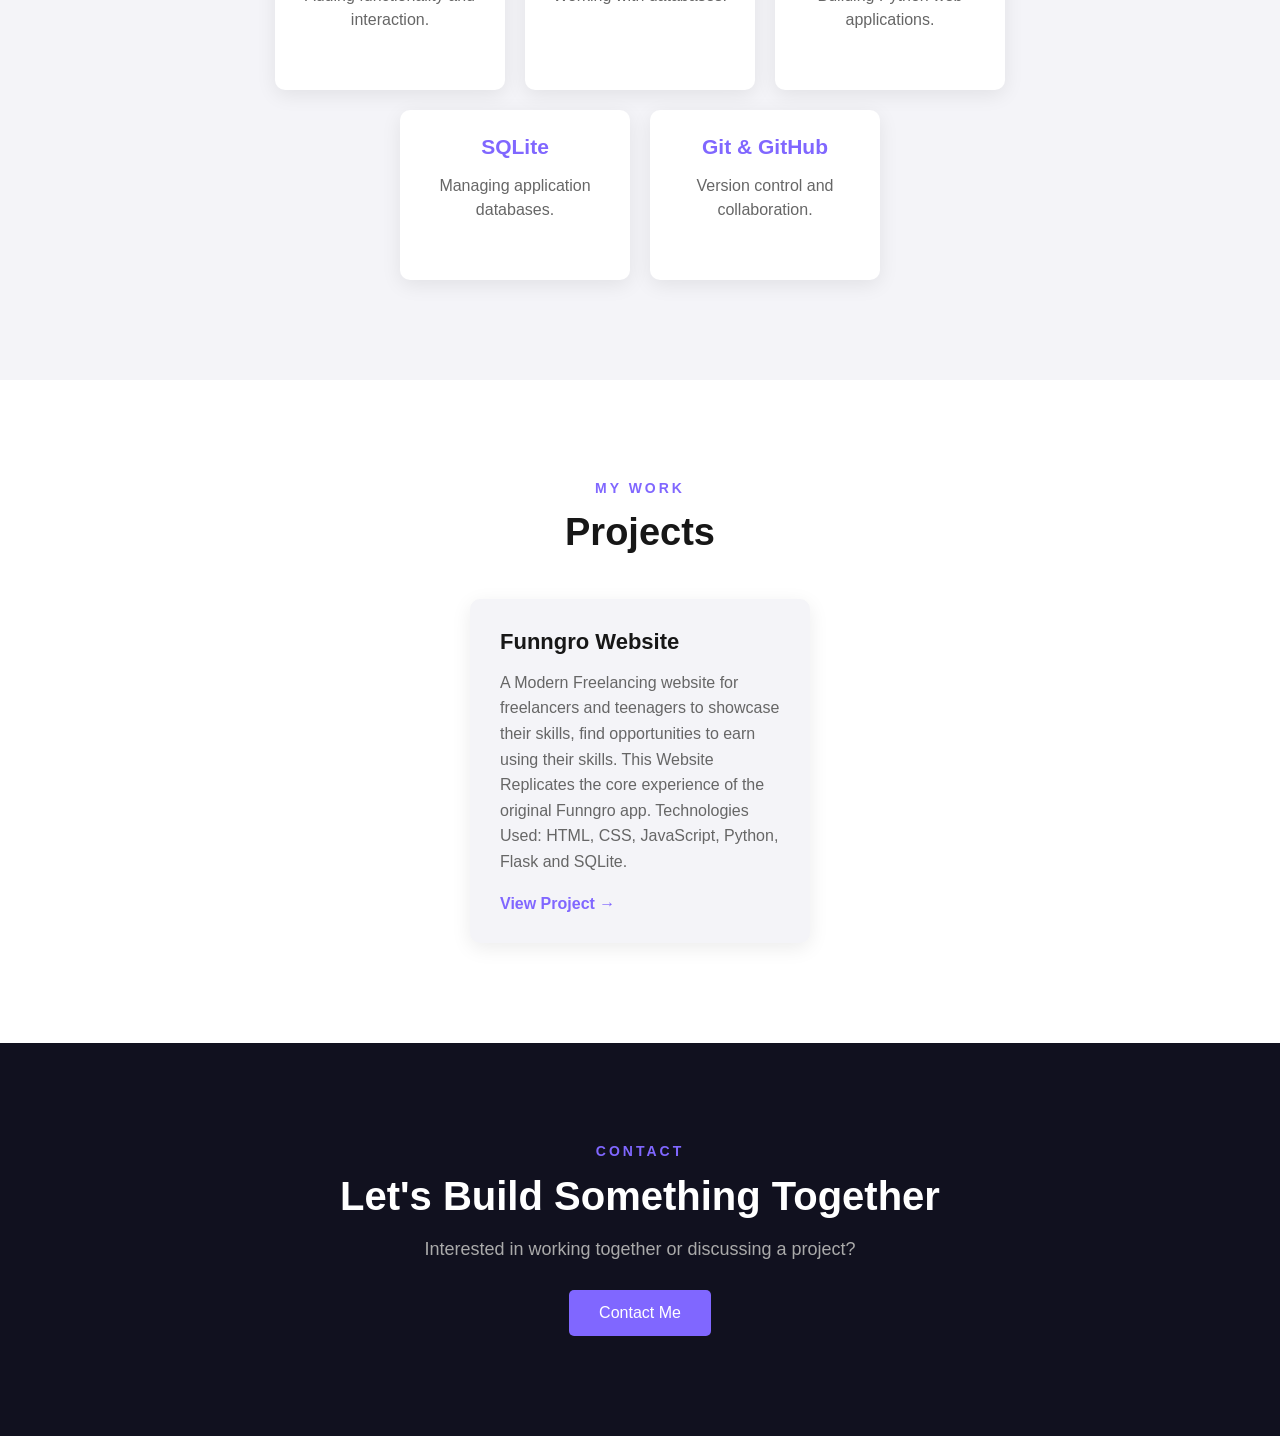
==== commit 8a6f3c18: "Merge branch into master" ====
--- a/index.html
+++ b/index.html
@@ -17,7 +17,7 @@
     <div class="navbar">
 
         <div class="logo">
-            <p>AH.</p>
+            <p>Akshat Halwai</p>
         </div>
 
         <div class="nav-links">
@@ -75,11 +75,11 @@
         </div>
 
 
-        <div class="hero-image">
+        <div class="hero-image-pfp">
 
             <img
-                src="https://images.unsplash.com/photo-1517694712202-14dd9538aa97?auto=format&fit=crop&w=700&q=80"
-                alt="Developer working on a laptop">
+                src="Akshat-Halwai.png"
+                alt="Profile Picture">
 
         </div>
 
--- a/index.css
+++ b/index.css
@@ -176,19 +176,16 @@
    HERO IMAGE
 ========================= */
 
-.hero-image {
-    width: 400px;
-    height: 400px;
-
-    border-radius: 20px;
-
+.hero-image-pfp {
+    width: 380px;
+    height: 380px;
+    border-radius: 100%;
     overflow: hidden;
-
     border: 3px solid #8067ff;
 }
 
 
-.hero-image img {
+.hero-image-pfp img {
     width: 100%;
     height: 100%;
 
